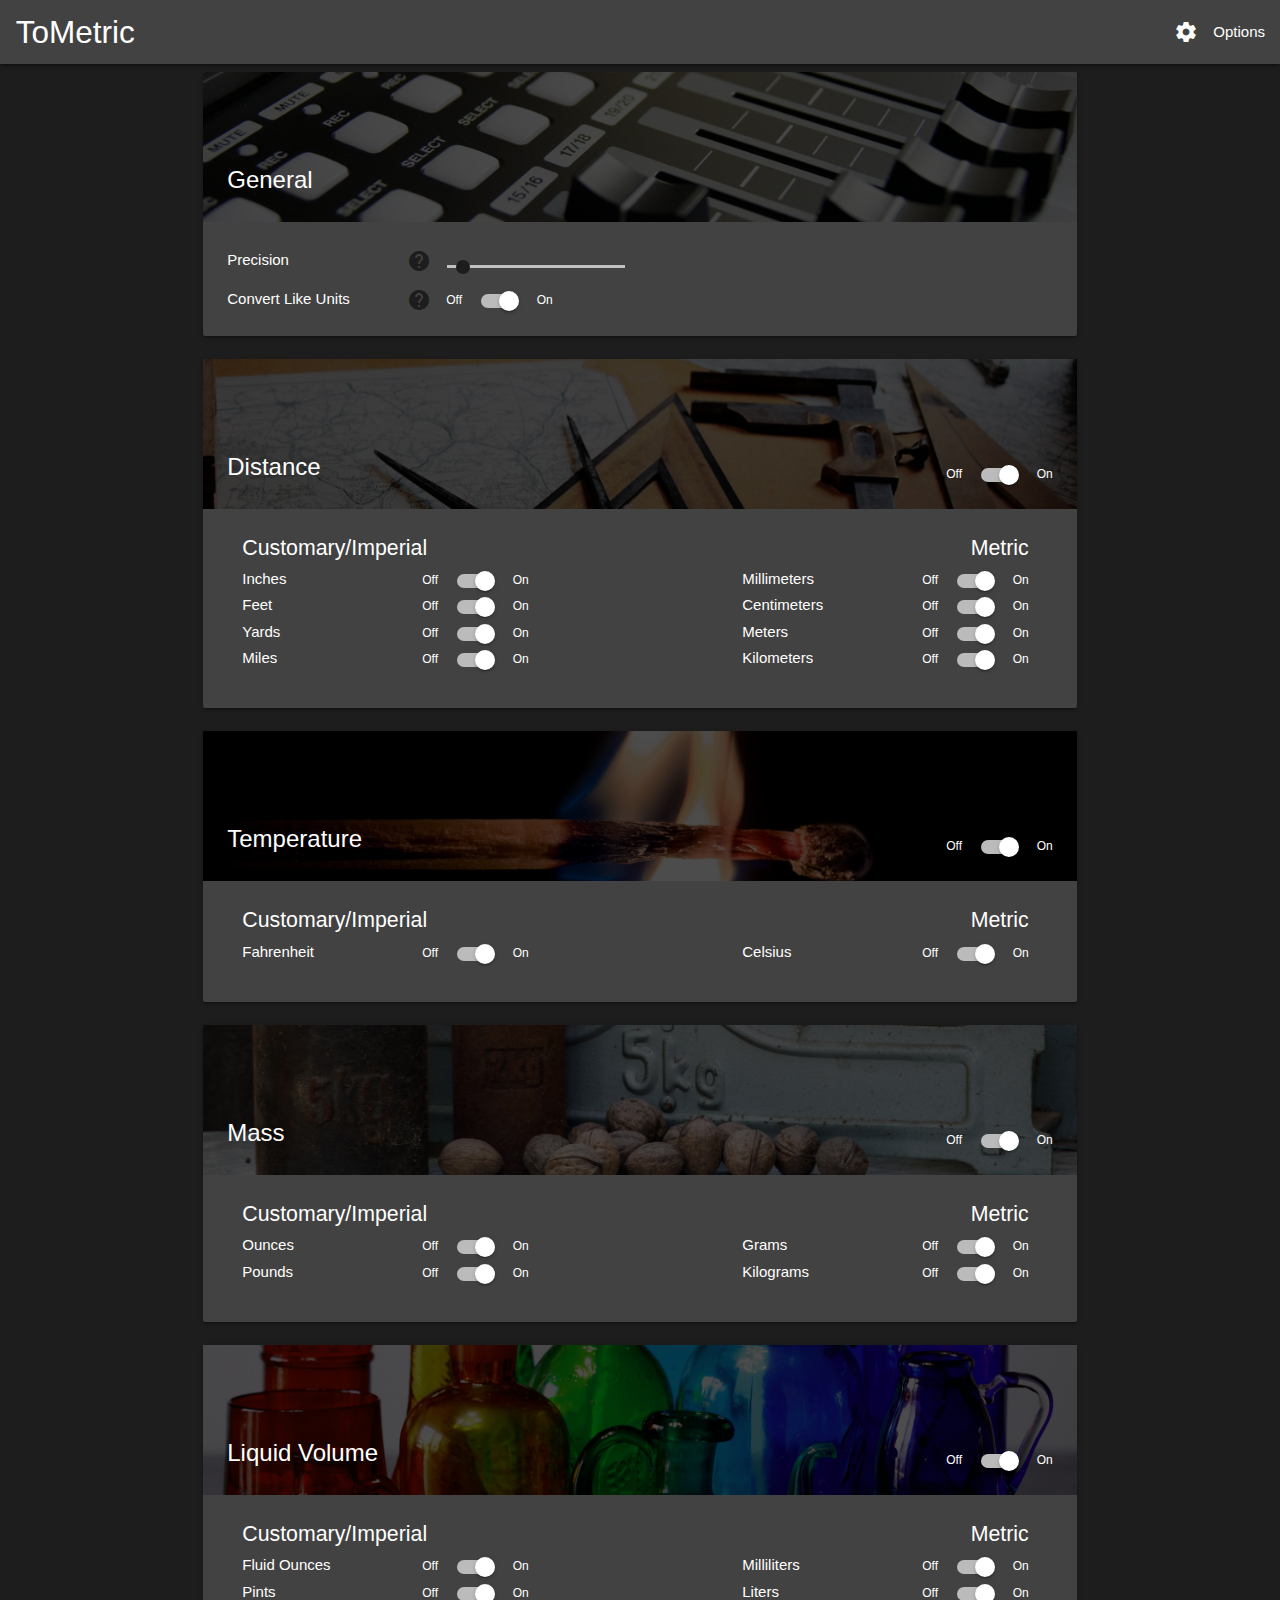
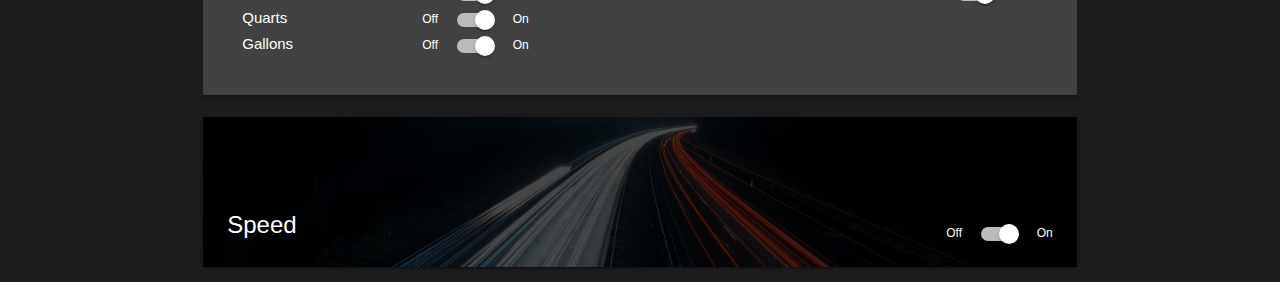
==== options.html @ ba2d57bb "2 way binding for measurement type component" ====
<!DOCTYPE html>
<html>
    <head>
        <title>Options</title>
        <link rel="stylesheet" href="css/materialize.min.css">
        <link rel="stylesheet" href="css/theme.css">
        <link rel="stylesheet" href="css/options.css">
		<script src="js/materialize.min.js"></script>
        <script src="js/lodash.min.js"></script>
        <script src="js/vue.js"></script>
    </head>
    <body>
        <div id="navBar">
            <site-nav></site-nav>
        </div>
        <div id="options" class="container">
            <div class="row">
                <div class="col s12">
                    <div id="general-options" class="card grey darken-3">
                        <div class="card-image">
                            <img src="img/general.jpeg" alt="general options background">
                            <span class="card-title">General</span>
                        </div>
                        <div class="card-content">
                            <div class="flex">
                                <p class="white-text">Precision</p>
                                <label class="help">
                                    <i class="material-icons left tooltipped" data-position="top" data-tooltip="Acceptable amount of percent error">help</i>
                                </label>
                                <p class="range-field">
                                    <input type="range" min="5" max="100" v-model="options.general.precision"/>
                                </p>
                            </div>
                            <div class="flex">
                                <p class="white-text">Convert Like Units</p>
                                <label class="help">
                                    <i class="material-icons left tooltipped" data-position="bottom" data-tooltip="Enabling this option means there will never be conversions where the units are very different in scale. e.g. inches to kilometers">help</i>
                                </label>
                                    
                                <div class="switch">
                                    <label class="white-text">
                                        Off
                                        <input type="checkbox" v-model="options.general.likeConversions">
                                        <span class="lever"></span>
                                        On
                                    </label>
                                </div>
                            </div>
                        </div>
                    </div>
                </div>
            </div>
            <div class="row">
                <div class="col s12">
                    <div id="distance-options" class="card grey darken-3">
                        <div class="card-image">
                            <img src="img/distance.jpg" alt="distance options background">
                            <span class="card-title">Distance</span>
                            <div class="switch">
                                <label class="white-text">
                                    Off
                                    <input type="checkbox" v-model="options.conversions.distance.on">
                                    <span class="lever"></span>
                                    On
                                </label>
                            </div>
                        </div>
                        <div class="card-content">
                            <div class="container">
                                <div class="row">
                                    <div class="col s6">
                                        <p class="title white-text">Customary/Imperial</p>
                                        <div class="flex">
                                            <p class="white-text">Inches</p>
                                            <div class="switch">
                                                <label class="white-text">
                                                    Off
                                                    <input type="checkbox" v-model="options.conversions.distance.customary.inches" :disabled="!options.conversions.distance.on">
                                                    <span class="lever"></span>
                                                    On
                                                </label>
                                            </div>
                                        </div>
                                        <div class="flex">
                                            <p class="white-text">Feet</p>
                                            <div class="switch">
                                                <label class="white-text">
                                                    Off
                                                    <input type="checkbox" v-model="options.conversions.distance.customary.feet" :disabled="!options.conversions.distance.on">
                                                    <span class="lever"></span>
                                                    On
                                                </label>
                                            </div>
                                        </div>
                                        <div class="flex">
                                            <p class="white-text">Yards</p>
                                            <div class="switch">
                                                <label class="white-text">
                                                    Off
                                                    <input type="checkbox" v-model="options.conversions.distance.customary.yards" :disabled="!options.conversions.distance.on">
                                                    <span class="lever"></span>
                                                    On
                                                </label>
                                            </div>
                                        </div>
                                        <div class="flex">
                                            <p class="white-text">Miles</p>
                                            <div class="switch">
                                                <label class="white-text">
                                                    Off
                                                    <input type="checkbox" v-model="options.conversions.distance.customary.miles" :disabled="!options.conversions.distance.on">
                                                    <span class="lever"></span>
                                                    On
                                                </label>
                                            </div>
                                        </div>
                                    </div>
                                    <div class="col s6 right-align">
                                        <p class="title white-text">Metric</p>
                                        <div class="flex">
                                            <p class="white-text">Millimeters</p>
                                            <div class="switch">
                                                <label class="white-text">
                                                    Off
                                                    <input type="checkbox" v-model="options.conversions.distance.metric.millimeters" :disabled="!options.conversions.distance.on">
                                                    <span class="lever"></span>
                                                    On
                                                </label>
                                            </div>
                                        </div>
                                        <div class="flex">
                                            <p class="white-text">Centimeters</p>
                                            <div class="switch">
                                                <label class="white-text">
                                                    Off
                                                    <input type="checkbox" v-model="options.conversions.distance.metric.centimeters" :disabled="!options.conversions.distance.on">
                                                    <span class="lever"></span>
                                                    On
                                                </label>
                                            </div>
                                        </div>
                                        <div class="flex">
                                            <p class="white-text">Meters</p>
                                            <div class="switch">
                                                <label class="white-text">
                                                    Off
                                                    <input type="checkbox" v-model="options.conversions.distance.metric.meters" :disabled="!options.conversions.distance.on">
                                                    <span class="lever"></span>
                                                    On
                                                </label>
                                            </div>
                                        </div>
                                        <div class="flex">
                                            <p class="white-text">Kilometers</p>
                                            <div class="switch">
                                                <label class="white-text">
                                                    Off
                                                    <input type="checkbox" v-model="options.conversions.distance.metric.kilometers" :disabled="!options.conversions.distance.on">
                                                    <span class="lever"></span>
                                                    On
                                                </label>
                                            </div>
                                        </div>
                                    </div>
                                </div>
                            </div>
                        </div>
                    </div>
                </div>
            </div>
            <div class="row">
                <div class="col s12">
                    <div id="temperature-options" class="card grey darken-3">
                        <div class="card-image">
                            <img src="img/temperature.jpg" alt="temperature options background">
                            <span class="card-title">Temperature</span>
                            <div class="switch">
                                <label class="white-text">
                                    Off
                                    <input type="checkbox" v-model="options.conversions.temperature.on">
                                    <span class="lever"></span>
                                    On
                                </label>
                            </div>
                        </div>
                        <div class="card-content">
                            <div class="container">
                                <div class="row">
                                    <div class="col s6">
                                        <p class="title white-text">Customary/Imperial</p>
                                        <div class="flex">
                                            <p class="white-text">Fahrenheit</p>
                                            <div class="switch">
                                                <label class="white-text">
                                                    Off
                                                    <input type="checkbox" v-model="options.conversions.temperature.customary.fahrenheit" :disabled="!options.conversions.temperature.on">
                                                    <span class="lever"></span>
                                                    On
                                                </label>
                                            </div>
                                        </div>
                                    </div>
                                    <div class="col s6 right-align">
                                        <p class="title white-text">Metric</p>
                                        <div class="flex">
                                            <p class="white-text">Celsius</p>
                                            <div class="switch">
                                                <label class="white-text">
                                                    Off
                                                    <input type="checkbox" v-model="options.conversions.temperature.metric.celsius" :disabled="!options.conversions.temperature.on">
                                                    <span class="lever"></span>
                                                    On
                                                </label>
                                            </div>
                                        </div>
                                    </div>
                                </div>
                            </div>
                        </div>
                    </div>
                </div>
            </div>
            <div class="row">
                <div class="col s12">
                    <div id="mass-options" class="card grey darken-3">
                        <div class="card-image">
                            <img src="img/mass.jpg" alt="mass options background">
                            <span class="card-title">Mass</span>
                            <div class="switch">
                                <label class="white-text">
                                    Off
                                    <input type="checkbox" v-model="options.conversions.mass.on">
                                    <span class="lever"></span>
                                    On
                                </label>
                            </div>
                        </div>
                        <div class="card-content">
                            <div class="container">
                                <div class="row">
                                    <div class="col s6">
                                        <p class="title white-text">Customary/Imperial</p>
                                        <div class="flex">
                                            <p class="white-text">Ounces</p>
                                            <div class="switch">
                                                <label class="white-text">
                                                    Off
                                                    <input type="checkbox" v-model="options.conversions.mass.customary.ounces" :disabled="!options.conversions.mass.on">
                                                    <span class="lever"></span>
                                                    On
                                                </label>
                                            </div>
                                        </div>
                                        <div class="flex">
                                            <p class="white-text">Pounds</p>
                                            <div class="switch">
                                                <label class="white-text">
                                                    Off
                                                    <input type="checkbox" v-model="options.conversions.mass.customary.pounds" :disabled="!options.conversions.mass.on">
                                                    <span class="lever"></span>
                                                    On
                                                </label>
                                            </div>
                                        </div>
                                    </div>
                                    <div class="col s6 right-align">
                                        <p class="title white-text">Metric</p>
                                        <div class="flex">
                                            <p class="white-text">Grams</p>
                                            <div class="switch">
                                                <label class="white-text">
                                                    Off
                                                    <input type="checkbox" v-model="options.conversions.mass.metric.grams" :disabled="!options.conversions.mass.on">
                                                    <span class="lever"></span>
                                                    On
                                                </label>
                                            </div>
                                        </div>
                                        <div class="flex">
                                            <p class="white-text">Kilograms</p>
                                            <div class="switch">
                                                <label class="white-text">
                                                    Off
                                                    <input type="checkbox" v-model="options.conversions.mass.metric.kilograms" :disabled="!options.conversions.mass.on">
                                                    <span class="lever"></span>
                                                    On
                                                </label>
                                            </div>
                                        </div>
                                    </div>
                                </div>
                            </div>
                        </div>
                    </div>
                </div>
            </div>
            <div class="row">
                <div class="col s12">
                    <div id="liquid-volume-options" class="card grey darken-3">
                        <div class="card-image">
                            <img src="img/liquid-volume.jpg" alt="liquid volume options background">
                            <span class="card-title">Liquid Volume</span>
                            <div class="switch">
                                <label class="white-text">
                                    Off
                                    <input type="checkbox" v-model="options.conversions.liquidVolume.on">
                                    <span class="lever"></span>
                                    On
                                </label>
                            </div>
                        </div>
                        <div class="card-content">
                            <div class="container">
                                <div class="row">
                                    <div class="col s6">
                                        <p class="title white-text">Customary/Imperial</p>
                                        <div class="flex">
                                            <p class="white-text">Fluid Ounces</p>
                                            <div class="switch">
                                                <label class="white-text">
                                                    Off
                                                    <input type="checkbox" v-model="options.conversions.liquidVolume.customary.fluidOunces" :disabled="!options.conversions.liquidVolume.on">
                                                    <span class="lever"></span>
                                                    On
                                                </label>
                                            </div>
                                        </div>
                                        <div class="flex">
                                            <p class="white-text">Pints</p>
                                            <div class="switch">
                                                <label class="white-text">
                                                    Off
                                                    <input type="checkbox" v-model="options.conversions.liquidVolume.customary.pints" :disabled="!options.conversions.liquidVolume.on">
                                                    <span class="lever"></span>
                                                    On
                                                </label>
                                            </div>
                                        </div>
                                        <div class="flex">
                                            <p class="white-text">Quarts</p>
                                            <div class="switch">
                                                <label class="white-text">
                                                    Off
                                                    <input type="checkbox" v-model="options.conversions.liquidVolume.customary.quarts" :disabled="!options.conversions.liquidVolume.on">
                                                    <span class="lever"></span>
                                                    On
                                                </label>
                                            </div>
                                        </div>
                                        <div class="flex">
                                            <p class="white-text">Gallons</p>
                                            <div class="switch">
                                                <label class="white-text">
                                                    Off
                                                    <input type="checkbox" v-model="options.conversions.liquidVolume.customary.gallons" :disabled="!options.conversions.liquidVolume.on">
                                                    <span class="lever"></span>
                                                    On
                                                </label>
                                            </div>
                                        </div>
                                    </div>
                                    <div class="col s6 right-align">
                                        <p class="title white-text">Metric</p>
                                        <div class="flex">
                                            <p class="white-text">Milliliters</p>
                                            <div class="switch">
                                                <label class="white-text">
                                                    Off
                                                    <input type="checkbox" v-model="options.conversions.liquidVolume.metric.milliliters" :disabled="!options.conversions.liquidVolume.on">
                                                    <span class="lever"></span>
                                                    On
                                                </label>
                                            </div>
                                        </div>
                                        <div class="flex">
                                            <p class="white-text">Liters</p>
                                            <div class="switch">
                                                <label class="white-text">
                                                    Off
                                                    <input type="checkbox" v-model="options.conversions.liquidVolume.metric.liters" :disabled="!options.conversions.liquidVolume.on">
                                                    <span class="lever"></span>
                                                    On
                                                </label>
                                            </div>
                                        </div>
                                    </div>
                                </div>
                            </div>
                        </div>
                    </div>
                </div>
            </div>
            <measurement-type-options
                v-bind.sync="options.conversions.speed"
            ></measurement-type-options>
        </div>
        <script src="js/nav.js"></script>
        <script src="js/options.js"></script>
    </body>
</html>
---- css/theme.css ----
:root{
    --grayMain: #1d1d1d;
}

@font-face {
    font-family: 'Material Icons';
    font-style: normal;
    font-weight: 400;
    src: local('Material Icons'),
         local('MaterialIcons-Regular'),
         url(iconfont/MaterialIcons-Regular.woff2) format('woff2');
}

body{
    background-color:var(--grayMain);
}

input[type=number]:not(.browser-default){
    border-bottom: 1px solid var(--grayMain);
}

input[type=number]:not(.browser-default):focus:not([readonly]){
    border-bottom: 1px solid white;
    box-shadow: 0 1px 0 0 white;
}

.flex{
    display: flex;
}

.input-field input[type=text]:focus {
    border-bottom: 1px solid #000;
}

.material-icons {
    font-family: 'Material Icons';
    font-weight: normal;
    font-style: normal;
    font-size: 24px;  /* Preferred icon size */
    display: inline-block;
    line-height: 1;
    text-transform: none;
    letter-spacing: normal;
    word-wrap: normal;
    white-space: nowrap;
    direction: ltr;

    /* Support for all WebKit browsers. */
    
    -webkit-font-smoothing: antialiased;
    /* Support for Safari and Chrome. */
    text-rendering: optimizeLegibility;

    /* Support for Firefox. */
    -moz-osx-font-smoothing: grayscale;
}

#nav .brand-logo{
    margin-left: .5em;
}
---- css/options.css ----
/*
Restyle range colors
*/
input[type=range] {
    border: 1px solid transparent;
}

input[type=range]::-webkit-slider-thumb {
    background-color: var(--grayMain);
}

input[type=range]::-moz-range-thumb {
    background-color: var(--grayMain);
}

input[type=range]::-ms-thumb {
    background-color: var(--grayMain);
}

input[type=range] + .thumb {
    background-color: #c4c4c4;
}

input[type=range] + .thumb.active .value {
    color: var(--grayMain);
}

.keyboard-focused input[type=range]:focus:not(.active)::-webkit-slider-thumb {
  -webkit-box-shadow: 0 0 0 10px rgba(29, 29, 29, 0.26);
          box-shadow: 0 0 0 10px rgba(29, 29, 29, 0.26);
}

.keyboard-focused input[type=range]:focus:not(.active)::-moz-range-thumb {
    box-shadow: 0 0 0 10px rgba(29, 29, 29, 0.26);
}

.keyboard-focused input[type=range]:focus:not(.active)::-ms-thumb {
    box-shadow: 0 0 0 10px rgba(29, 29, 29, 0.26);
}
/*
End restyle range colors
*/

.card{
    margin-bottom: 0;
}

.card img{
    filter: brightness(.3);
}

.card .card-image{
    height: 10em;
    overflow: hidden;
}

.card-content .container{
    margin: 0 1em;
    width: calc(100% - 1em - 24px);
    max-width: 100%;
}

.card-content .flex{
    margin-top: .25em;
}

.card-content .col:last-child .flex{
    justify-content: flex-end;
}

.card-content .flex p{
    font-weight: 500;
    width: 12em;
}

.card-content .col:last-child .flex p{
    text-align: left;
}

.card-title+.switch{
    position: absolute;
    bottom: 0;
    right: 0;
    padding: 24px;
}

.help{
    color: var(--grayMain);
}

.row{
    margin-bottom: 1em;
}

.switch label input[type=checkbox]:checked+.lever{
    background-color: #bbb;
}

.switch label input[type=checkbox]:checked+.lever:after{
    background-color: white;
}

.title{
    font-size: 16pt;
}

#container{
    margin-top: 1em;
}

#distance-options img{
    margin-top: -4%;
}

#liquid-volume-options img{
    margin-top: -8%;
}

#mass-options img{
    margin-top: -6%;
}

#speed-options img{
    margin-top: -6%;
}

#temperature-options img{
    margin-top: -6%;
}

@media screen and (max-aspect-ratio: 8/7){
    .card-content .flex p{
        font-weight: 500;
        width: 8em;
    }
}
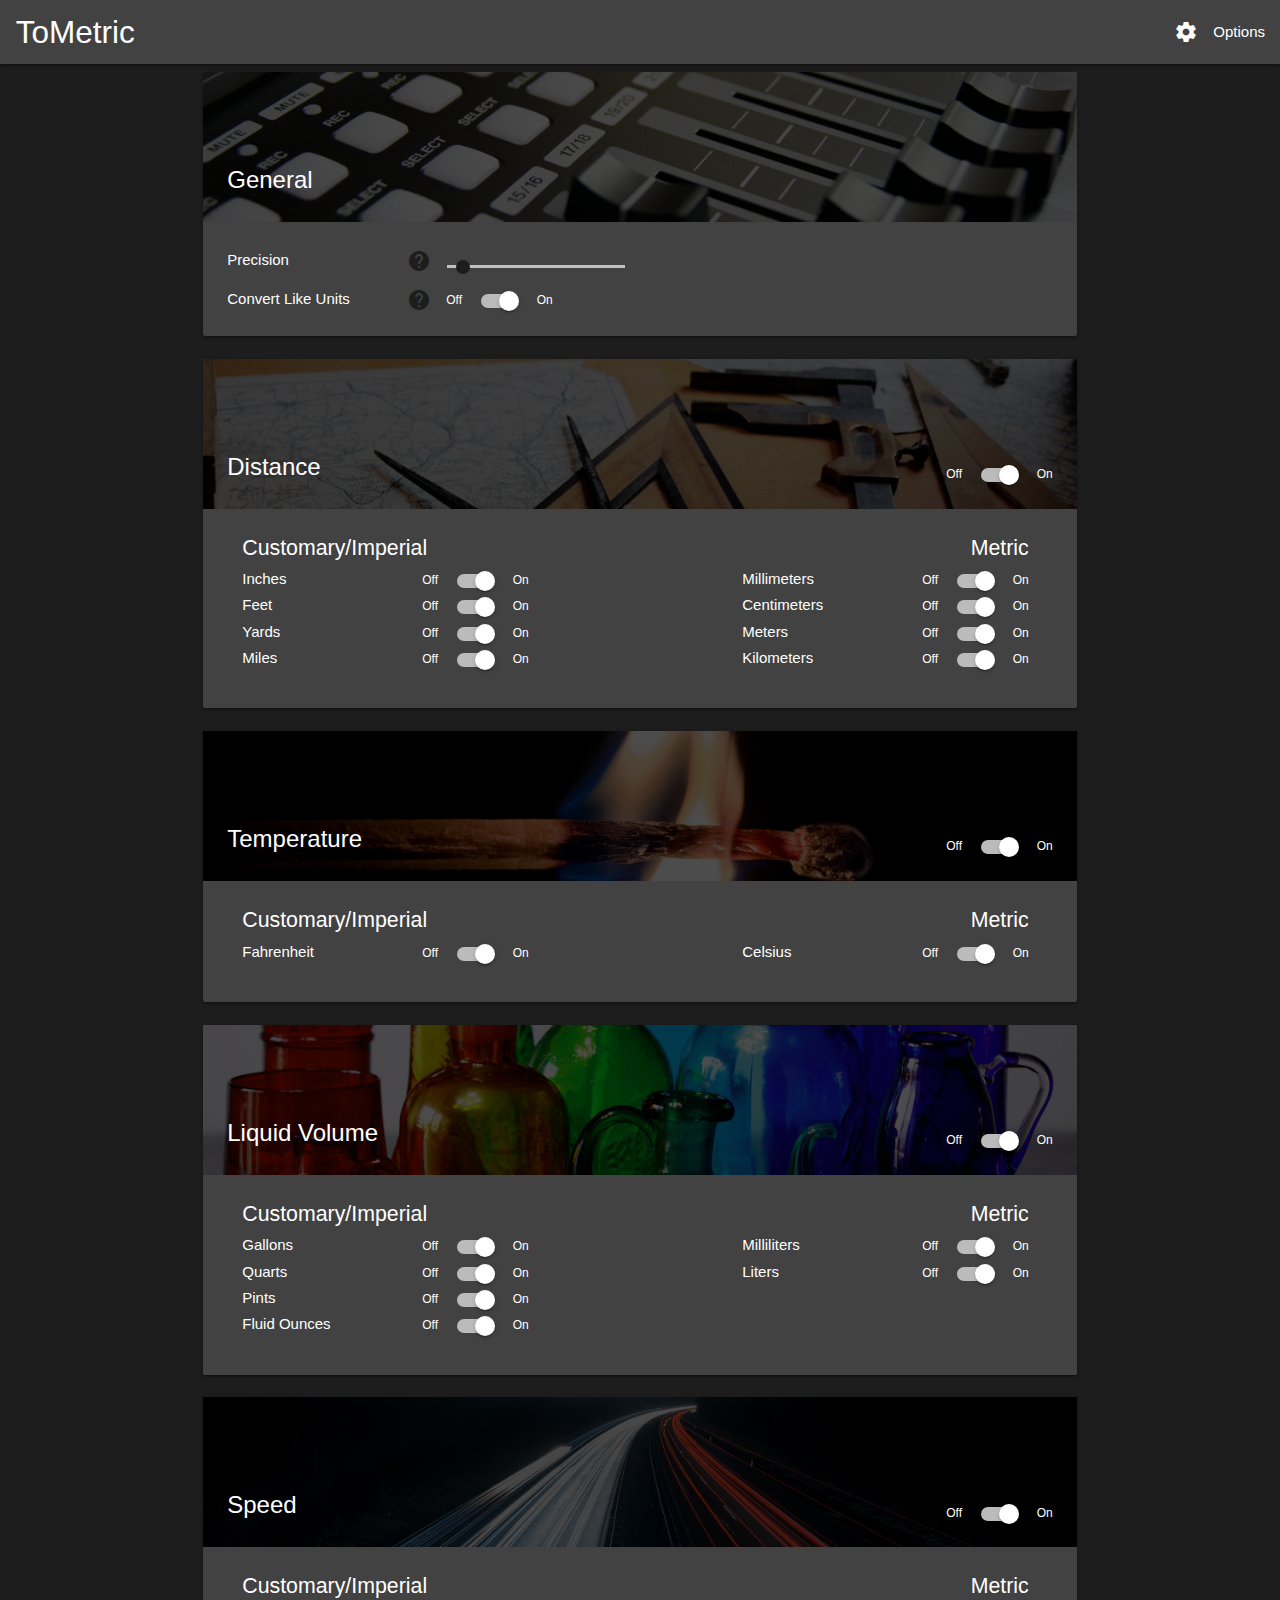
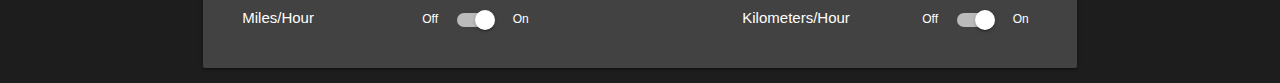
==== commit 2c52feb5: "fixed liquid volume label" ====
--- a/options.html
+++ b/options.html
@@ -220,176 +220,9 @@
                     </div>
                 </div>
             </div>
-            <div class="row">
-                <div class="col s12">
-                    <div id="mass-options" class="card grey darken-3">
-                        <div class="card-image">
-                            <img src="img/mass.jpg" alt="mass options background">
-                            <span class="card-title">Mass</span>
-                            <div class="switch">
-                                <label class="white-text">
-                                    Off
-                                    <input type="checkbox" v-model="options.conversions.mass.on">
-                                    <span class="lever"></span>
-                                    On
-                                </label>
-                            </div>
-                        </div>
-                        <div class="card-content">
-                            <div class="container">
-                                <div class="row">
-                                    <div class="col s6">
-                                        <p class="title white-text">Customary/Imperial</p>
-                                        <div class="flex">
-                                            <p class="white-text">Ounces</p>
-                                            <div class="switch">
-                                                <label class="white-text">
-                                                    Off
-                                                    <input type="checkbox" v-model="options.conversions.mass.customary.ounces" :disabled="!options.conversions.mass.on">
-                                                    <span class="lever"></span>
-                                                    On
-                                                </label>
-                                            </div>
-                                        </div>
-                                        <div class="flex">
-                                            <p class="white-text">Pounds</p>
-                                            <div class="switch">
-                                                <label class="white-text">
-                                                    Off
-                                                    <input type="checkbox" v-model="options.conversions.mass.customary.pounds" :disabled="!options.conversions.mass.on">
-                                                    <span class="lever"></span>
-                                                    On
-                                                </label>
-                                            </div>
-                                        </div>
-                                    </div>
-                                    <div class="col s6 right-align">
-                                        <p class="title white-text">Metric</p>
-                                        <div class="flex">
-                                            <p class="white-text">Grams</p>
-                                            <div class="switch">
-                                                <label class="white-text">
-                                                    Off
-                                                    <input type="checkbox" v-model="options.conversions.mass.metric.grams" :disabled="!options.conversions.mass.on">
-                                                    <span class="lever"></span>
-                                                    On
-                                                </label>
-                                            </div>
-                                        </div>
-                                        <div class="flex">
-                                            <p class="white-text">Kilograms</p>
-                                            <div class="switch">
-                                                <label class="white-text">
-                                                    Off
-                                                    <input type="checkbox" v-model="options.conversions.mass.metric.kilograms" :disabled="!options.conversions.mass.on">
-                                                    <span class="lever"></span>
-                                                    On
-                                                </label>
-                                            </div>
-                                        </div>
-                                    </div>
-                                </div>
-                            </div>
-                        </div>
-                    </div>
-                </div>
-            </div>
-            <div class="row">
-                <div class="col s12">
-                    <div id="liquid-volume-options" class="card grey darken-3">
-                        <div class="card-image">
-                            <img src="img/liquid-volume.jpg" alt="liquid volume options background">
-                            <span class="card-title">Liquid Volume</span>
-                            <div class="switch">
-                                <label class="white-text">
-                                    Off
-                                    <input type="checkbox" v-model="options.conversions.liquidVolume.on">
-                                    <span class="lever"></span>
-                                    On
-                                </label>
-                            </div>
-                        </div>
-                        <div class="card-content">
-                            <div class="container">
-                                <div class="row">
-                                    <div class="col s6">
-                                        <p class="title white-text">Customary/Imperial</p>
-                                        <div class="flex">
-                                            <p class="white-text">Fluid Ounces</p>
-                                            <div class="switch">
-                                                <label class="white-text">
-                                                    Off
-                                                    <input type="checkbox" v-model="options.conversions.liquidVolume.customary.fluidOunces" :disabled="!options.conversions.liquidVolume.on">
-                                                    <span class="lever"></span>
-                                                    On
-                                                </label>
-                                            </div>
-                                        </div>
-                                        <div class="flex">
-                                            <p class="white-text">Pints</p>
-                                            <div class="switch">
-                                                <label class="white-text">
-                                                    Off
-                                                    <input type="checkbox" v-model="options.conversions.liquidVolume.customary.pints" :disabled="!options.conversions.liquidVolume.on">
-                                                    <span class="lever"></span>
-                                                    On
-                                                </label>
-                                            </div>
-                                        </div>
-                                        <div class="flex">
-                                            <p class="white-text">Quarts</p>
-                                            <div class="switch">
-                                                <label class="white-text">
-                                                    Off
-                                                    <input type="checkbox" v-model="options.conversions.liquidVolume.customary.quarts" :disabled="!options.conversions.liquidVolume.on">
-                                                    <span class="lever"></span>
-                                                    On
-                                                </label>
-                                            </div>
-                                        </div>
-                                        <div class="flex">
-                                            <p class="white-text">Gallons</p>
-                                            <div class="switch">
-                                                <label class="white-text">
-                                                    Off
-                                                    <input type="checkbox" v-model="options.conversions.liquidVolume.customary.gallons" :disabled="!options.conversions.liquidVolume.on">
-                                                    <span class="lever"></span>
-                                                    On
-                                                </label>
-                                            </div>
-                                        </div>
-                                    </div>
-                                    <div class="col s6 right-align">
-                                        <p class="title white-text">Metric</p>
-                                        <div class="flex">
-                                            <p class="white-text">Milliliters</p>
-                                            <div class="switch">
-                                                <label class="white-text">
-                                                    Off
-                                                    <input type="checkbox" v-model="options.conversions.liquidVolume.metric.milliliters" :disabled="!options.conversions.liquidVolume.on">
-                                                    <span class="lever"></span>
-                                                    On
-                                                </label>
-                                            </div>
-                                        </div>
-                                        <div class="flex">
-                                            <p class="white-text">Liters</p>
-                                            <div class="switch">
-                                                <label class="white-text">
-                                                    Off
-                                                    <input type="checkbox" v-model="options.conversions.liquidVolume.metric.liters" :disabled="!options.conversions.liquidVolume.on">
-                                                    <span class="lever"></span>
-                                                    On
-                                                </label>
-                                            </div>
-                                        </div>
-                                    </div>
-                                </div>
-                            </div>
-                        </div>
-                    </div>
-                </div>
-            </div>
+            <measurement-type-options
+                v-bind.sync="options.conversions.liquidVolume"
+            ></measurement-type-options>
             <measurement-type-options
                 v-bind.sync="options.conversions.speed"
             ></measurement-type-options>
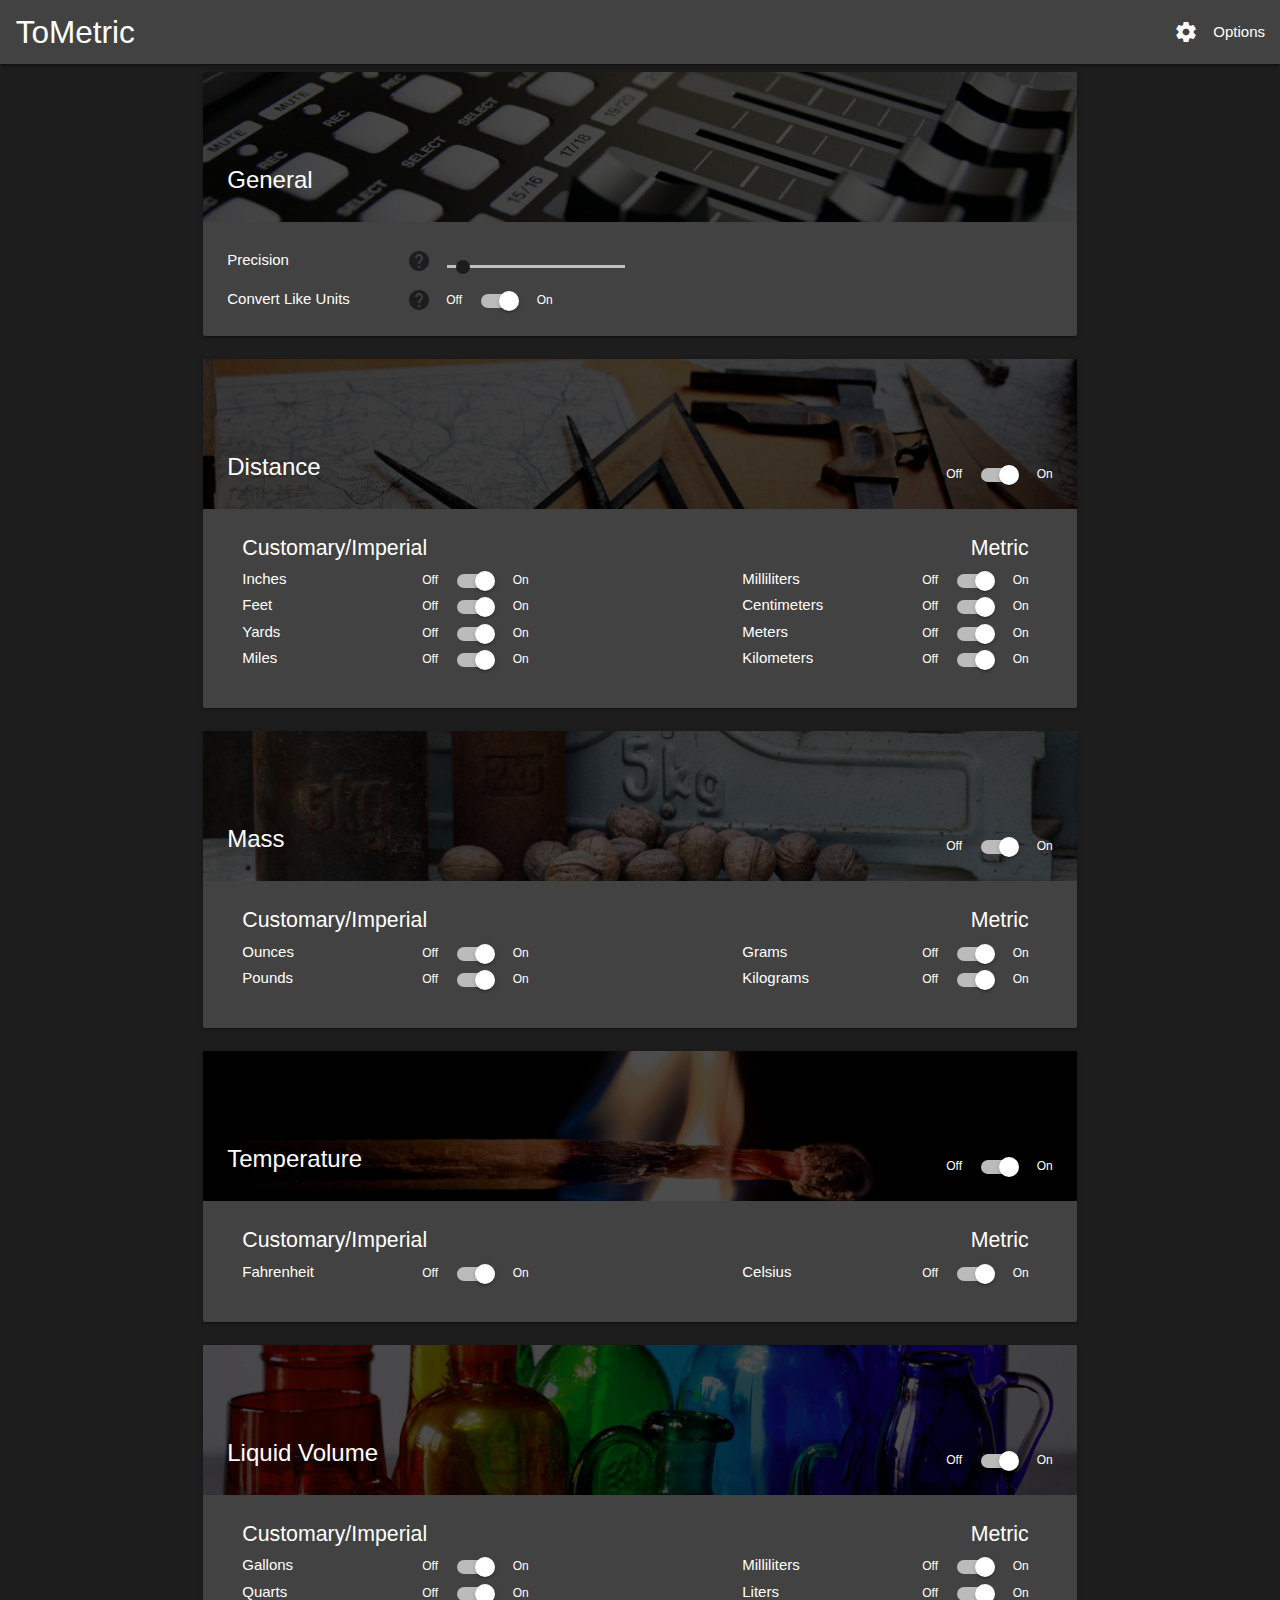
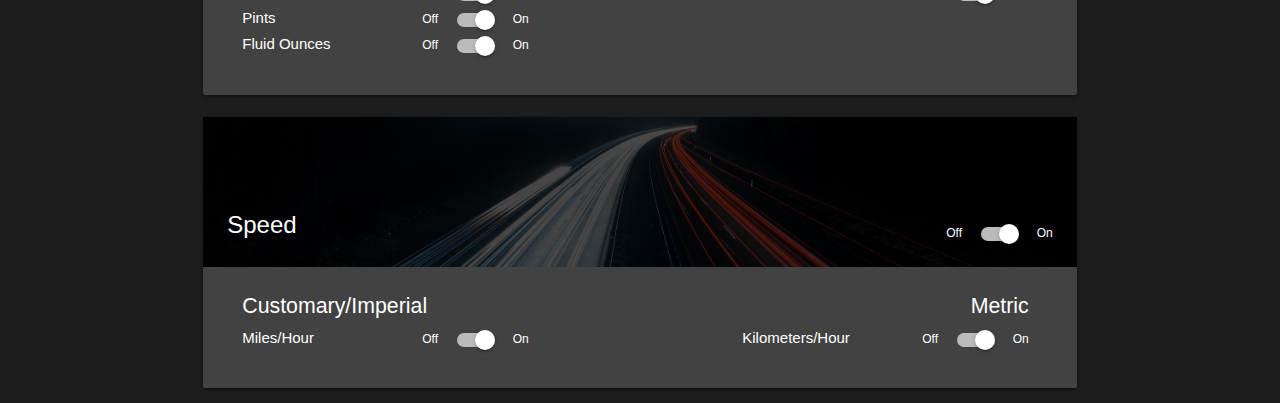
==== commit f7f40e71: "measurement types converted to components" ====
--- a/options.html
+++ b/options.html
@@ -50,181 +50,20 @@
                     </div>
                 </div>
             </div>
-            <div class="row">
-                <div class="col s12">
-                    <div id="distance-options" class="card grey darken-3">
-                        <div class="card-image">
-                            <img src="img/distance.jpg" alt="distance options background">
-                            <span class="card-title">Distance</span>
-                            <div class="switch">
-                                <label class="white-text">
-                                    Off
-                                    <input type="checkbox" v-model="options.conversions.distance.on">
-                                    <span class="lever"></span>
-                                    On
-                                </label>
-                            </div>
-                        </div>
-                        <div class="card-content">
-                            <div class="container">
-                                <div class="row">
-                                    <div class="col s6">
-                                        <p class="title white-text">Customary/Imperial</p>
-                                        <div class="flex">
-                                            <p class="white-text">Inches</p>
-                                            <div class="switch">
-                                                <label class="white-text">
-                                                    Off
-                                                    <input type="checkbox" v-model="options.conversions.distance.customary.inches" :disabled="!options.conversions.distance.on">
-                                                    <span class="lever"></span>
-                                                    On
-                                                </label>
-                                            </div>
-                                        </div>
-                                        <div class="flex">
-                                            <p class="white-text">Feet</p>
-                                            <div class="switch">
-                                                <label class="white-text">
-                                                    Off
-                                                    <input type="checkbox" v-model="options.conversions.distance.customary.feet" :disabled="!options.conversions.distance.on">
-                                                    <span class="lever"></span>
-                                                    On
-                                                </label>
-                                            </div>
-                                        </div>
-                                        <div class="flex">
-                                            <p class="white-text">Yards</p>
-                                            <div class="switch">
-                                                <label class="white-text">
-                                                    Off
-                                                    <input type="checkbox" v-model="options.conversions.distance.customary.yards" :disabled="!options.conversions.distance.on">
-                                                    <span class="lever"></span>
-                                                    On
-                                                </label>
-                                            </div>
-                                        </div>
-                                        <div class="flex">
-                                            <p class="white-text">Miles</p>
-                                            <div class="switch">
-                                                <label class="white-text">
-                                                    Off
-                                                    <input type="checkbox" v-model="options.conversions.distance.customary.miles" :disabled="!options.conversions.distance.on">
-                                                    <span class="lever"></span>
-                                                    On
-                                                </label>
-                                            </div>
-                                        </div>
-                                    </div>
-                                    <div class="col s6 right-align">
-                                        <p class="title white-text">Metric</p>
-                                        <div class="flex">
-                                            <p class="white-text">Millimeters</p>
-                                            <div class="switch">
-                                                <label class="white-text">
-                                                    Off
-                                                    <input type="checkbox" v-model="options.conversions.distance.metric.millimeters" :disabled="!options.conversions.distance.on">
-                                                    <span class="lever"></span>
-                                                    On
-                                                </label>
-                                            </div>
-                                        </div>
-                                        <div class="flex">
-                                            <p class="white-text">Centimeters</p>
-                                            <div class="switch">
-                                                <label class="white-text">
-                                                    Off
-                                                    <input type="checkbox" v-model="options.conversions.distance.metric.centimeters" :disabled="!options.conversions.distance.on">
-                                                    <span class="lever"></span>
-                                                    On
-                                                </label>
-                                            </div>
-                                        </div>
-                                        <div class="flex">
-                                            <p class="white-text">Meters</p>
-                                            <div class="switch">
-                                                <label class="white-text">
-                                                    Off
-                                                    <input type="checkbox" v-model="options.conversions.distance.metric.meters" :disabled="!options.conversions.distance.on">
-                                                    <span class="lever"></span>
-                                                    On
-                                                </label>
-                                            </div>
-                                        </div>
-                                        <div class="flex">
-                                            <p class="white-text">Kilometers</p>
-                                            <div class="switch">
-                                                <label class="white-text">
-                                                    Off
-                                                    <input type="checkbox" v-model="options.conversions.distance.metric.kilometers" :disabled="!options.conversions.distance.on">
-                                                    <span class="lever"></span>
-                                                    On
-                                                </label>
-                                            </div>
-                                        </div>
-                                    </div>
-                                </div>
-                            </div>
-                        </div>
-                    </div>
-                </div>
-            </div>
-            <div class="row">
-                <div class="col s12">
-                    <div id="temperature-options" class="card grey darken-3">
-                        <div class="card-image">
-                            <img src="img/temperature.jpg" alt="temperature options background">
-                            <span class="card-title">Temperature</span>
-                            <div class="switch">
-                                <label class="white-text">
-                                    Off
-                                    <input type="checkbox" v-model="options.conversions.temperature.on">
-                                    <span class="lever"></span>
-                                    On
-                                </label>
-                            </div>
-                        </div>
-                        <div class="card-content">
-                            <div class="container">
-                                <div class="row">
-                                    <div class="col s6">
-                                        <p class="title white-text">Customary/Imperial</p>
-                                        <div class="flex">
-                                            <p class="white-text">Fahrenheit</p>
-                                            <div class="switch">
-                                                <label class="white-text">
-                                                    Off
-                                                    <input type="checkbox" v-model="options.conversions.temperature.customary.fahrenheit" :disabled="!options.conversions.temperature.on">
-                                                    <span class="lever"></span>
-                                                    On
-                                                </label>
-                                            </div>
-                                        </div>
-                                    </div>
-                                    <div class="col s6 right-align">
-                                        <p class="title white-text">Metric</p>
-                                        <div class="flex">
-                                            <p class="white-text">Celsius</p>
-                                            <div class="switch">
-                                                <label class="white-text">
-                                                    Off
-                                                    <input type="checkbox" v-model="options.conversions.temperature.metric.celsius" :disabled="!options.conversions.temperature.on">
-                                                    <span class="lever"></span>
-                                                    On
-                                                </label>
-                                            </div>
-                                        </div>
-                                    </div>
-                                </div>
-                            </div>
-                        </div>
-                    </div>
-                </div>
-            </div>
             <measurement-type-options
-                v-bind.sync="options.conversions.liquidVolume"
+                v-bind.sync="options.measurements.distance"
             ></measurement-type-options>
             <measurement-type-options
-                v-bind.sync="options.conversions.speed"
+                v-bind.sync="options.measurements.mass"
+            ></measurement-type-options>
+            <measurement-type-options
+                v-bind.sync="options.measurements.temperature"
+            ></measurement-type-options>
+            <measurement-type-options
+                v-bind.sync="options.measurements.liquidVolume"
+            ></measurement-type-options>
+            <measurement-type-options
+                v-bind.sync="options.measurements.speed"
             ></measurement-type-options>
         </div>
         <script src="js/nav.js"></script>
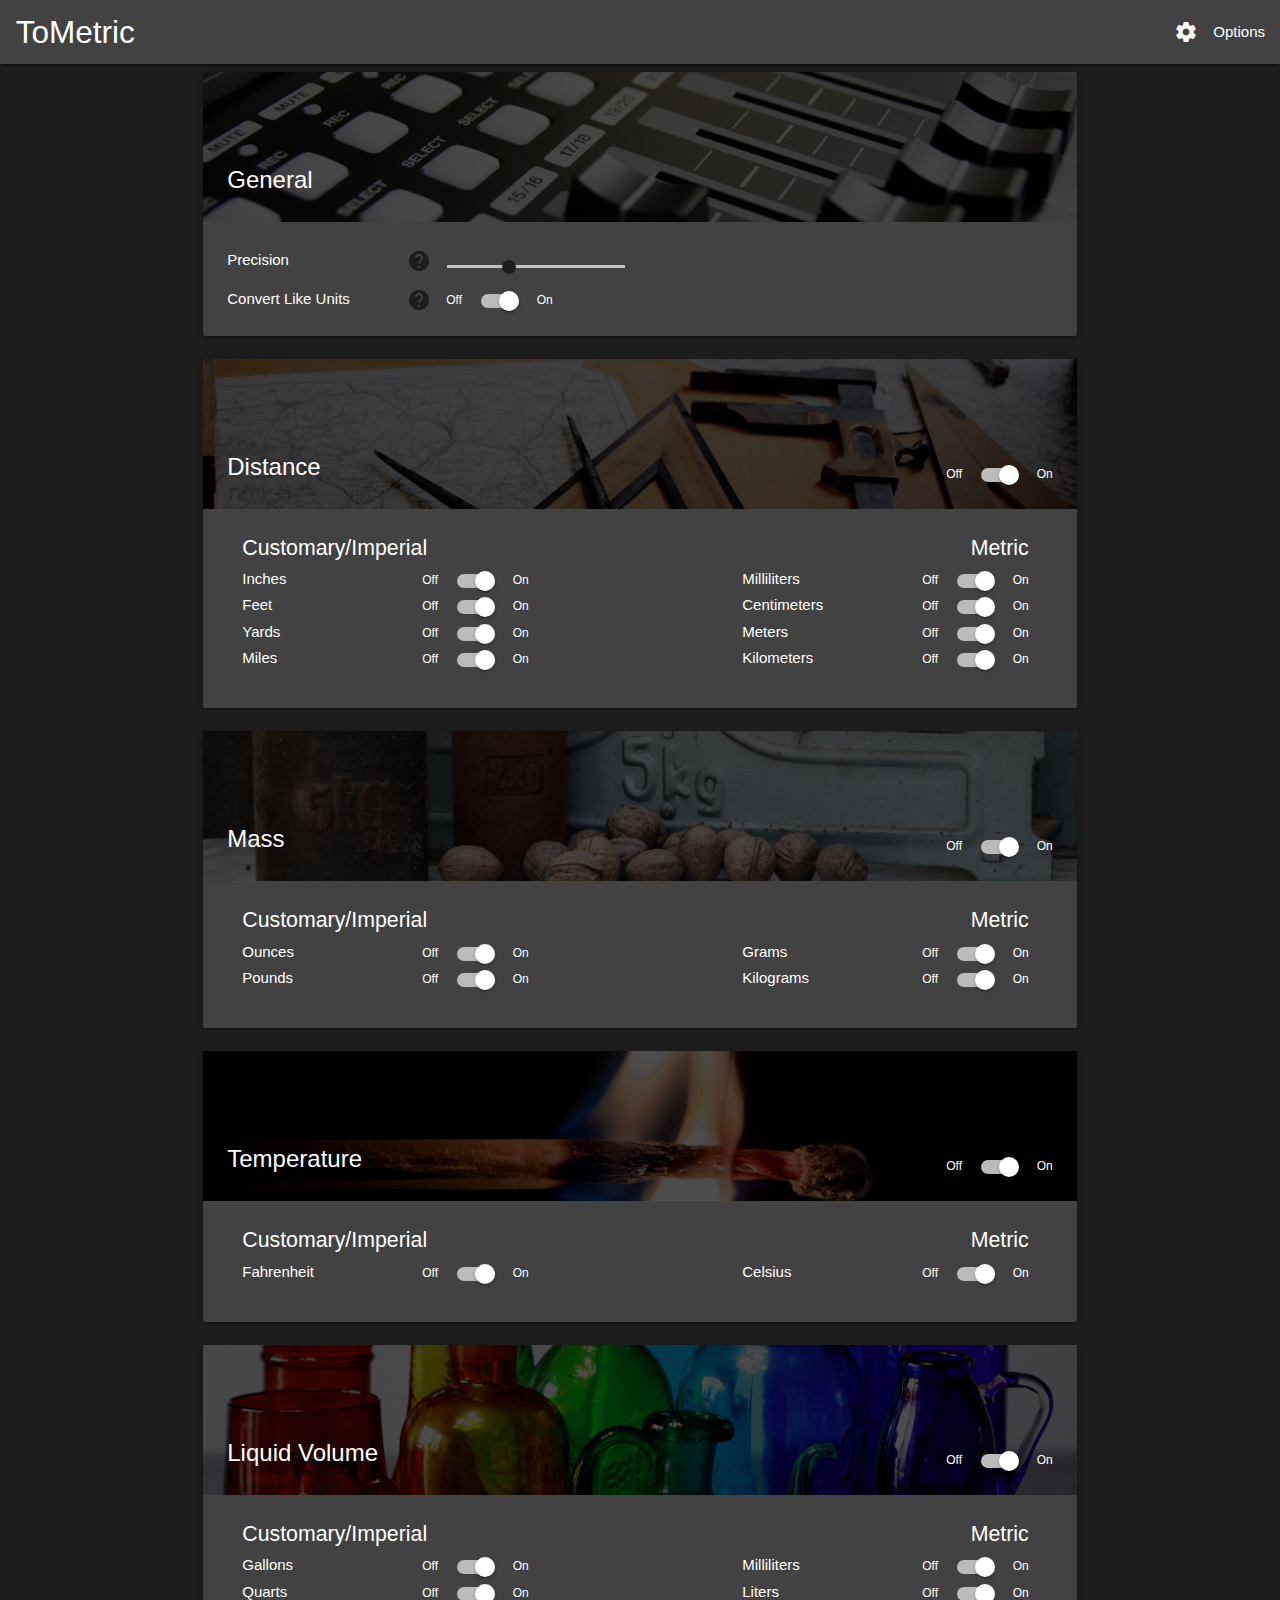
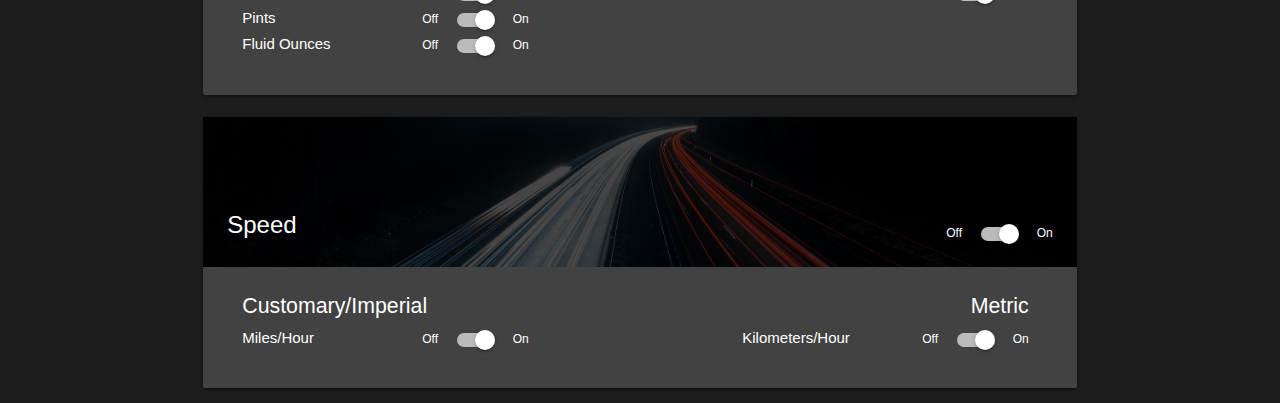
==== commit 0494d447: "limited error range" ====
--- a/options.html
+++ b/options.html
@@ -28,7 +28,7 @@
                                     <i class="material-icons left tooltipped" data-position="top" data-tooltip="Acceptable amount of percent error">help</i>
                                 </label>
                                 <p class="range-field">
-                                    <input type="range" min="5" max="100" v-model="options.general.precision"/>
+                                    <input type="range" min="5" max="20" v-model="options.general.precision"/>
                                 </p>
                             </div>
                             <div class="flex">
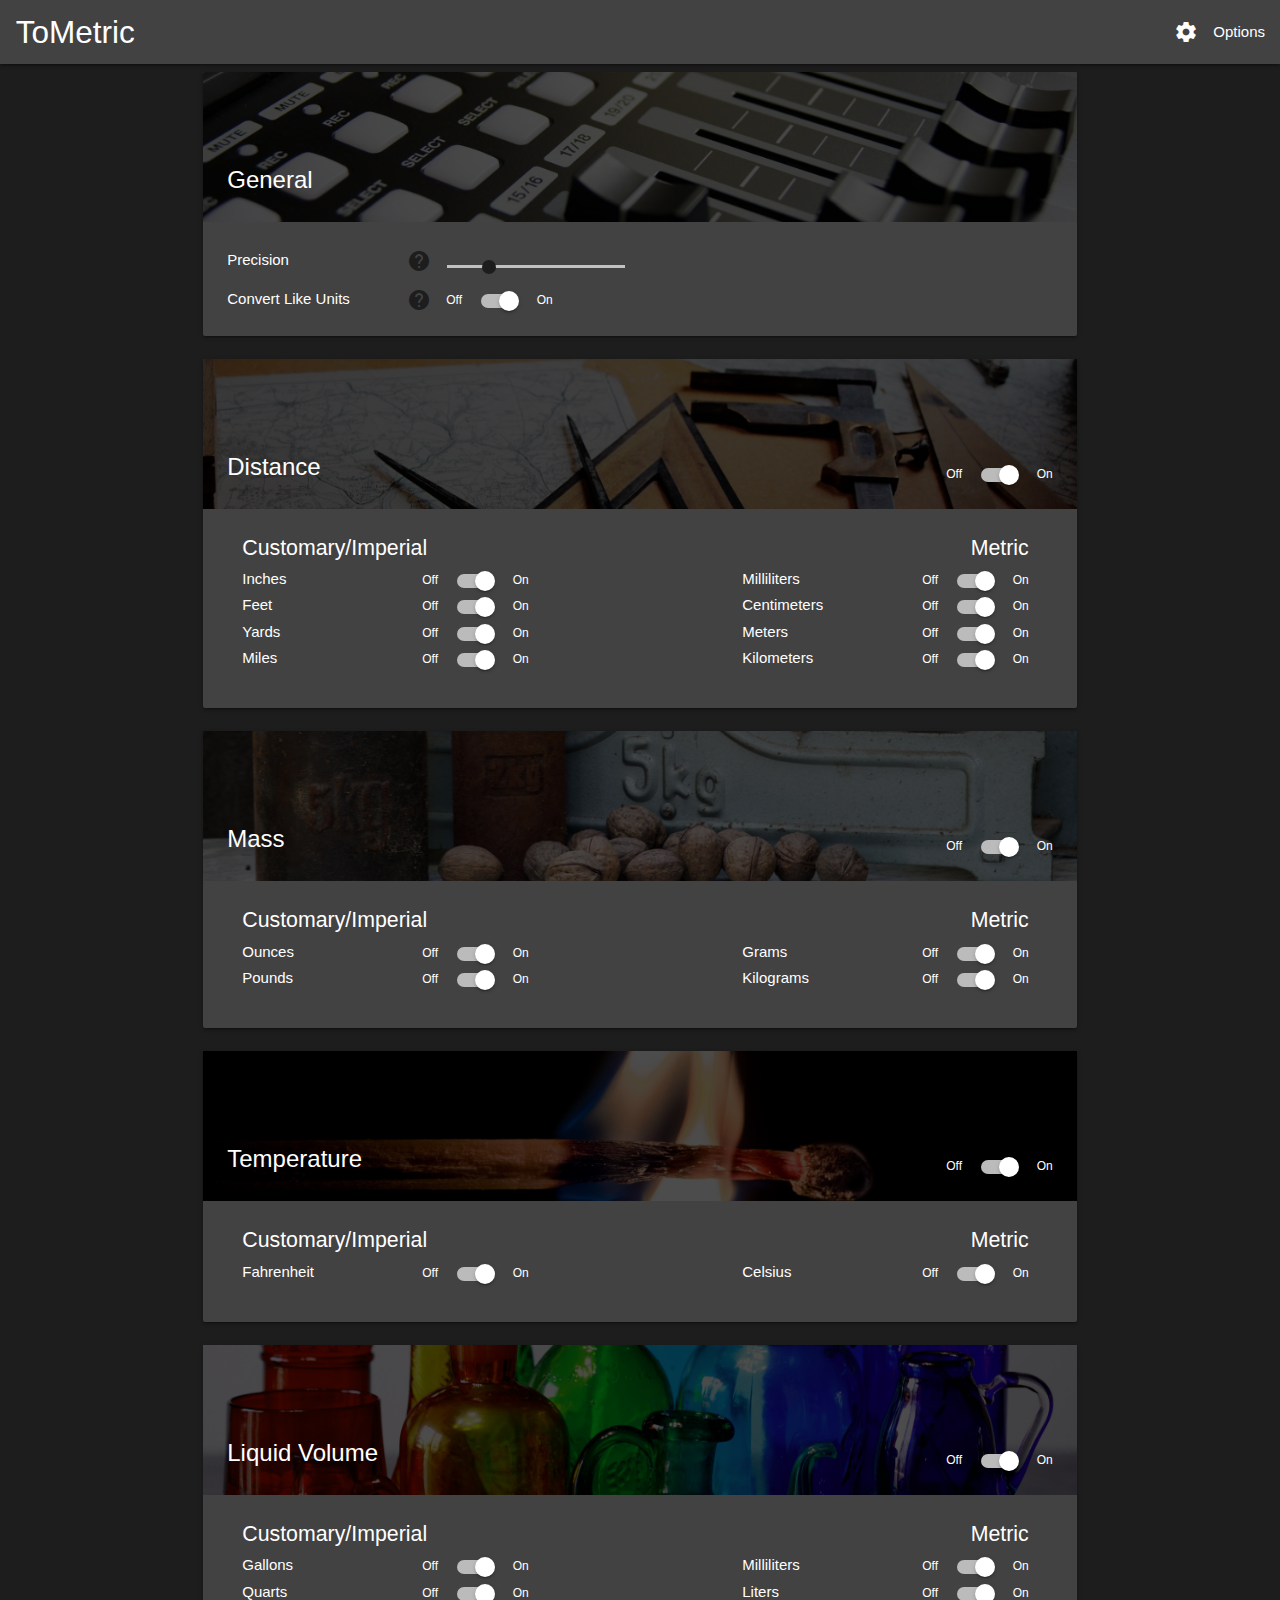
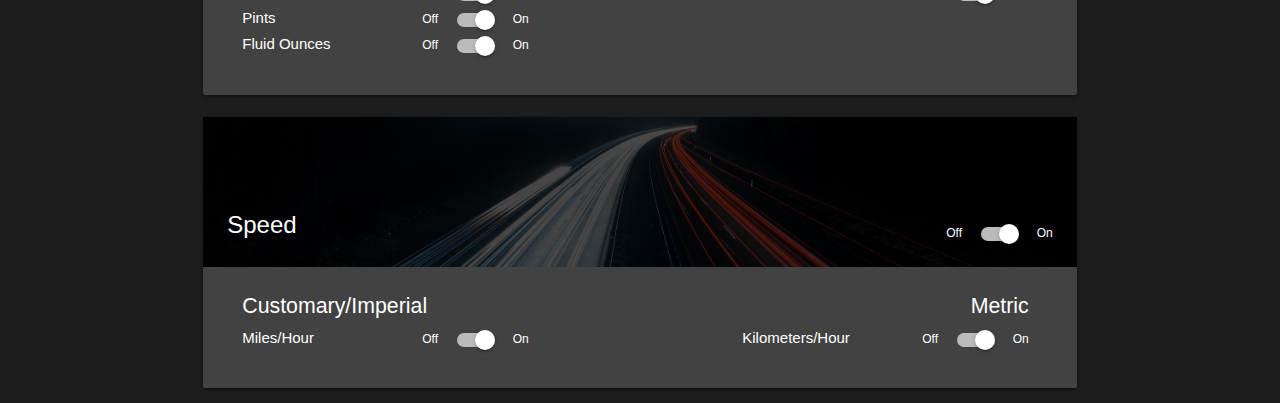
==== commit 03755600: "better precision" ====
--- a/options.html
+++ b/options.html
@@ -28,7 +28,7 @@
                                     <i class="material-icons left tooltipped" data-position="top" data-tooltip="Acceptable amount of percent error">help</i>
                                 </label>
                                 <p class="range-field">
-                                    <input type="range" min="5" max="20" v-model="options.general.precision"/>
+                                    <input type="range" min="1" max="20" v-model="options.general.precision"/>
                                 </p>
                             </div>
                             <div class="flex">
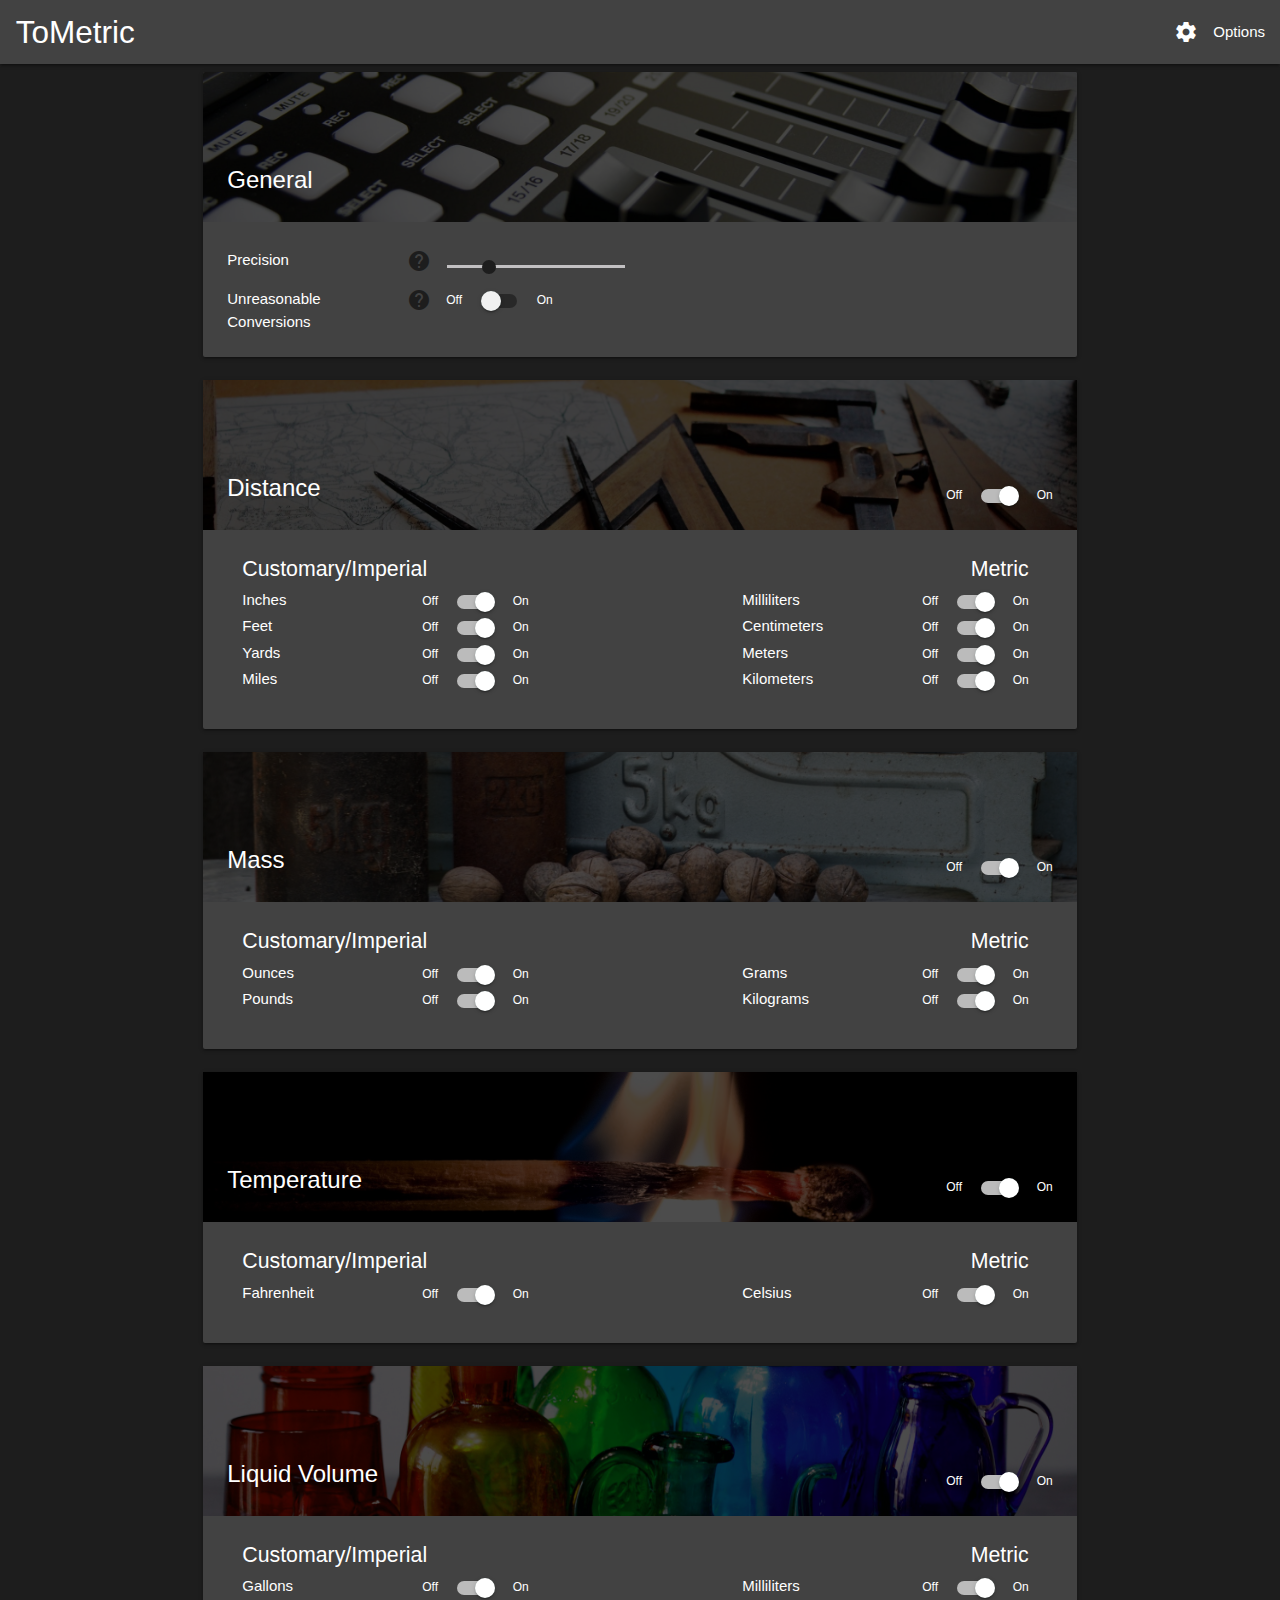
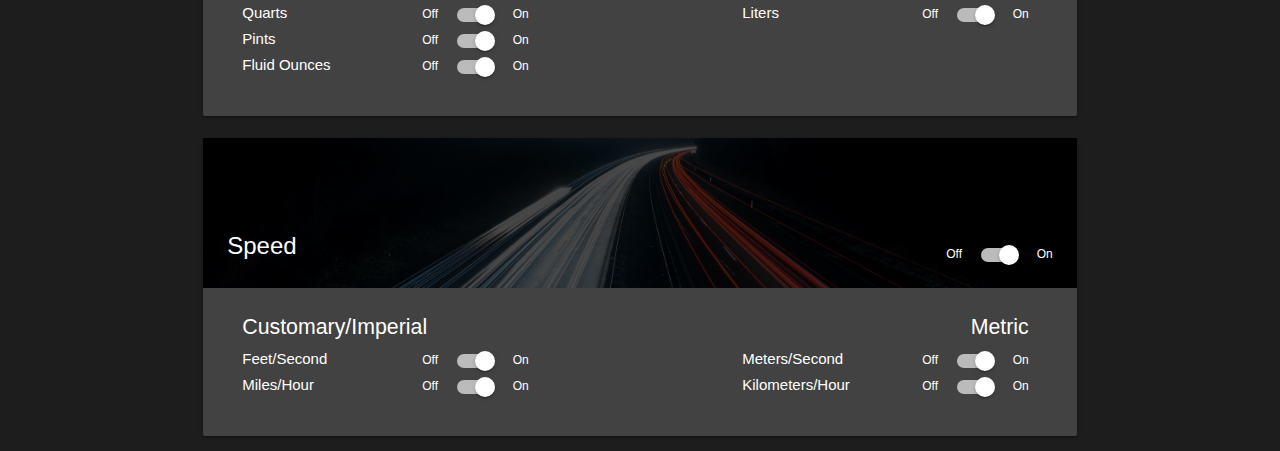
==== commit 44c7a793: "readability, added speed conversions, refactored repetitive code" ====
--- a/options.html
+++ b/options.html
@@ -25,16 +25,16 @@
                             <div class="flex">
                                 <p class="white-text">Precision</p>
                                 <label class="help">
-                                    <i class="material-icons left tooltipped" data-position="top" data-tooltip="Acceptable amount of percent error">help</i>
+                                    <i class="material-icons left tooltipped" data-position="top" data-tooltip="Acceptable amount of error(percentage)">help</i>
                                 </label>
                                 <p class="range-field">
                                     <input type="range" min="1" max="20" v-model="options.general.precision"/>
                                 </p>
                             </div>
                             <div class="flex">
-                                <p class="white-text">Convert Like Units</p>
+                                <p class="white-text">Unreasonable Conversions</p>
                                 <label class="help">
-                                    <i class="material-icons left tooltipped" data-position="bottom" data-tooltip="Enabling this option means there will never be conversions where the units are very different in scale. e.g. inches to kilometers">help</i>
+                                    <i class="material-icons left tooltipped" data-position="bottom" data-tooltip="Enable to see conversions where the units are very different in scale(e.g. inches to kilometers)">help</i>
                                 </label>
                                     
                                 <div class="switch">
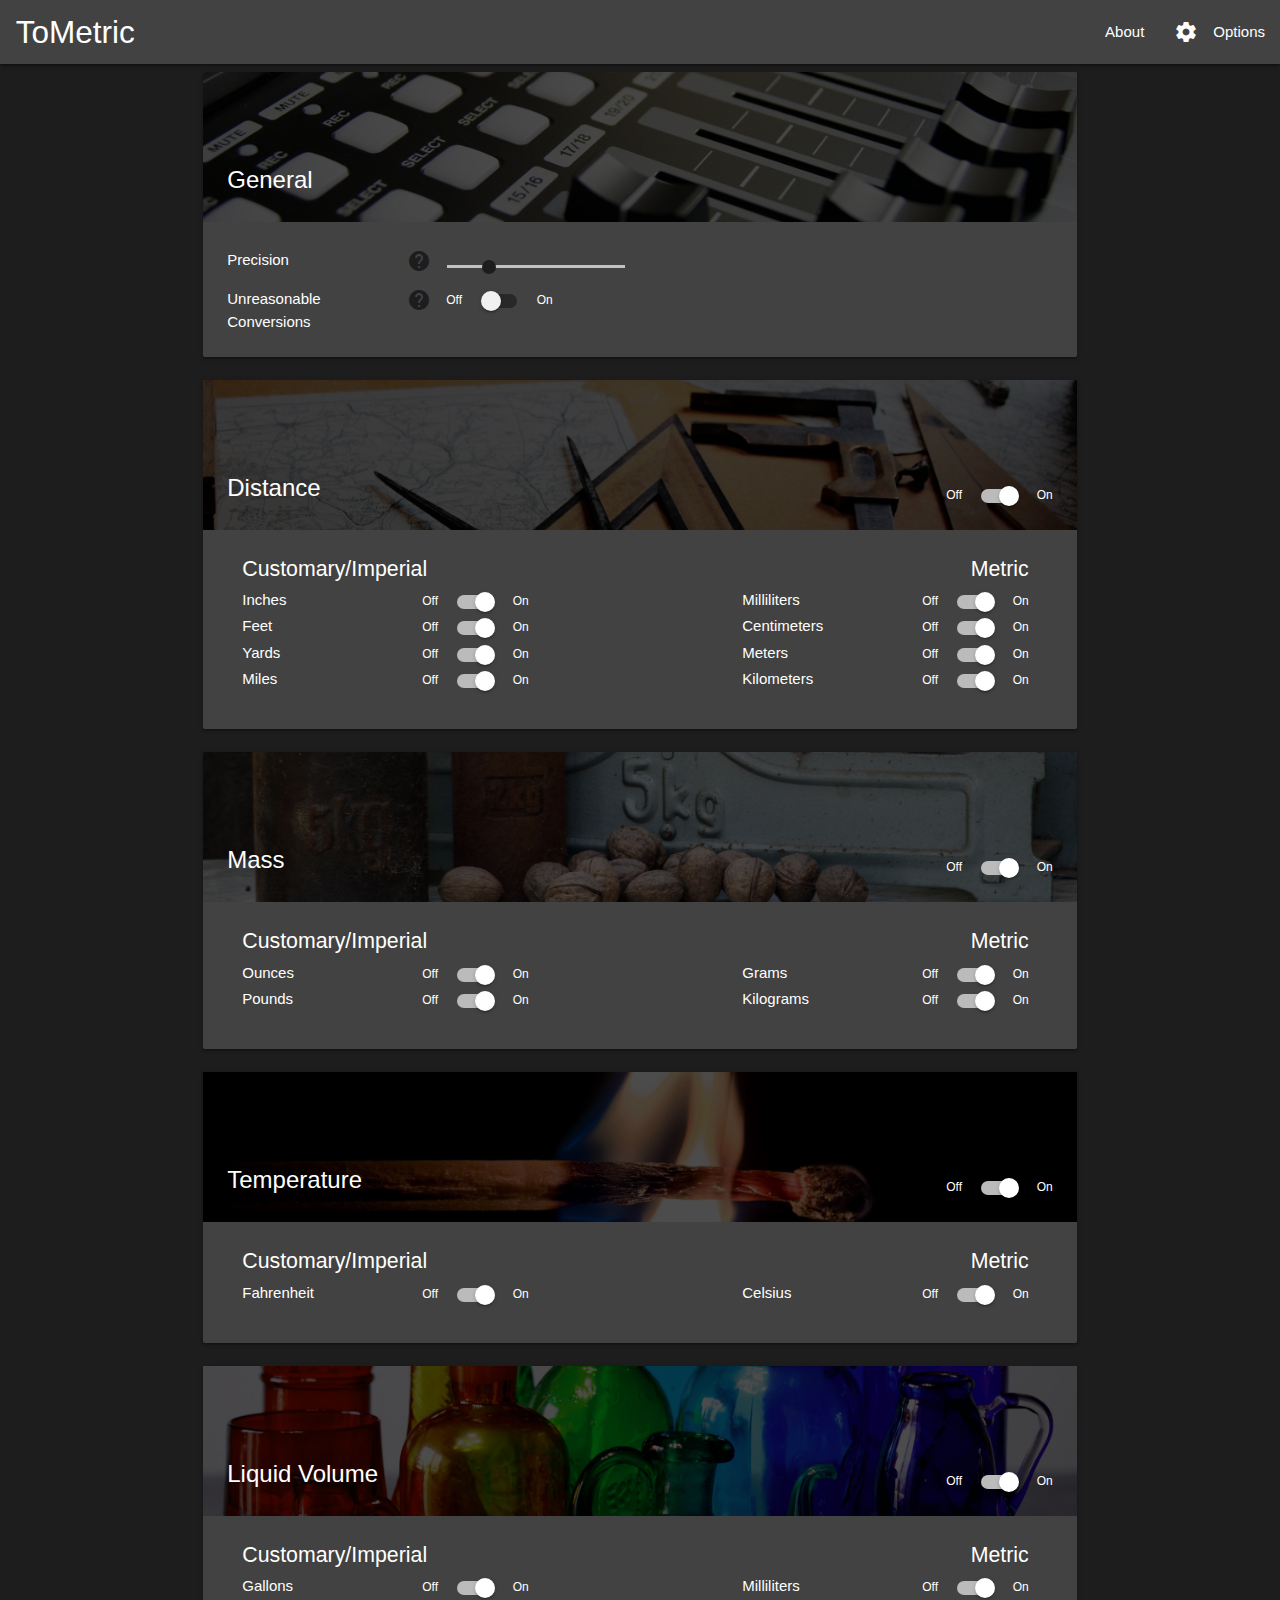
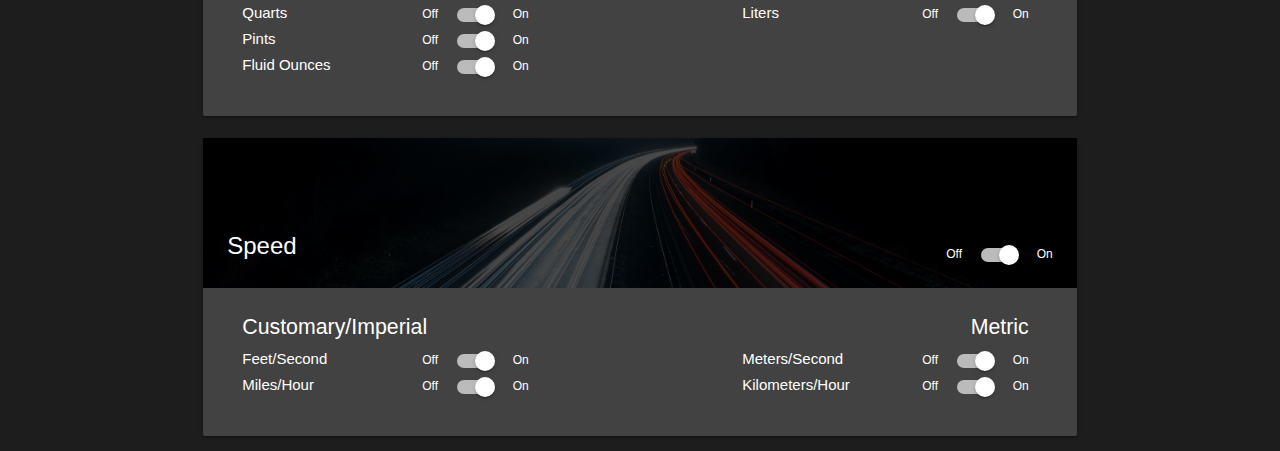
==== commit 5e55d92f: "fixed about not working in both pages, fixed tabbing in part" ====
--- a/options.html
+++ b/options.html
@@ -1,72 +1,73 @@
 <!DOCTYPE html>
 <html>
-    <head>
-        <title>Options</title>
-        <link rel="stylesheet" href="css/materialize.min.css">
-        <link rel="stylesheet" href="css/theme.css">
-        <link rel="stylesheet" href="css/options.css">
-		<script src="js/materialize.min.js"></script>
-        <script src="js/lodash.min.js"></script>
-        <script src="js/vue.js"></script>
-    </head>
-    <body>
-        <div id="navBar">
-            <site-nav></site-nav>
+  <head>
+      <title>Options</title>
+      <link rel="stylesheet" href="css/materialize.min.css">
+      <link rel="stylesheet" href="css/theme.css">
+      <link rel="stylesheet" href="css/options.css">
+  <script src="js/materialize.min.js"></script>
+      <script src="js/lodash.min.js"></script>
+      <script src="js/vue.js"></script>
+  </head>
+  <body>
+    <div id="options">
+      <div id="navBar">
+        <site-nav></site-nav>
+      </div>
+      <div class="container">
+        <div class="row">
+          <div class="col s12">
+            <div id="general-options" class="card grey darken-3">
+              <div class="card-image">
+                <img src="img/general.jpeg" alt="general options background">
+                <span class="card-title">General</span>
+              </div>
+              <div class="card-content">
+                <div class="flex">
+                  <p class="white-text">Precision</p>
+                  <label class="help">
+                    <i class="material-icons left tooltipped" data-position="top" data-tooltip="Acceptable amount of error(percentage)">help</i>
+                  </label>
+                  <p class="range-field">
+                    <input type="range" min="1" max="20" v-model="options.general.precision"/>
+                  </p>
+                </div>
+                <div class="flex">
+                  <p class="white-text">Unreasonable Conversions</p>
+                  <label class="help">
+                    <i class="material-icons left tooltipped" data-position="bottom" data-tooltip="Enable to see conversions where the units are very different in scale(e.g. inches to kilometers)">help</i>
+                  </label>
+                  <div class="switch">
+                    <label class="white-text">
+                      Off
+                      <input type="checkbox" v-model="options.general.likeConversions">
+                      <span class="lever"></span>
+                      On
+                    </label>
+                  </div>
+                </div>
+              </div>
+            </div>
+          </div>
         </div>
-        <div id="options" class="container">
-            <div class="row">
-                <div class="col s12">
-                    <div id="general-options" class="card grey darken-3">
-                        <div class="card-image">
-                            <img src="img/general.jpeg" alt="general options background">
-                            <span class="card-title">General</span>
-                        </div>
-                        <div class="card-content">
-                            <div class="flex">
-                                <p class="white-text">Precision</p>
-                                <label class="help">
-                                    <i class="material-icons left tooltipped" data-position="top" data-tooltip="Acceptable amount of error(percentage)">help</i>
-                                </label>
-                                <p class="range-field">
-                                    <input type="range" min="1" max="20" v-model="options.general.precision"/>
-                                </p>
-                            </div>
-                            <div class="flex">
-                                <p class="white-text">Unreasonable Conversions</p>
-                                <label class="help">
-                                    <i class="material-icons left tooltipped" data-position="bottom" data-tooltip="Enable to see conversions where the units are very different in scale(e.g. inches to kilometers)">help</i>
-                                </label>
-                                    
-                                <div class="switch">
-                                    <label class="white-text">
-                                        Off
-                                        <input type="checkbox" v-model="options.general.likeConversions">
-                                        <span class="lever"></span>
-                                        On
-                                    </label>
-                                </div>
-                            </div>
-                        </div>
-                    </div>
-                </div>
-            </div>
-            <measurement-type-options
-                v-bind.sync="options.measurements.distance"
-            ></measurement-type-options>
-            <measurement-type-options
-                v-bind.sync="options.measurements.mass"
-            ></measurement-type-options>
-            <measurement-type-options
-                v-bind.sync="options.measurements.temperature"
-            ></measurement-type-options>
-            <measurement-type-options
-                v-bind.sync="options.measurements.liquidVolume"
-            ></measurement-type-options>
-            <measurement-type-options
-                v-bind.sync="options.measurements.speed"
-            ></measurement-type-options>
-        </div>
-        <script src="js/nav.js"></script>
-        <script src="js/options.js"></script>
-    </body>
+        <measurement-type-options
+            v-bind.sync="options.measurements.distance"
+        ></measurement-type-options>
+        <measurement-type-options
+            v-bind.sync="options.measurements.mass"
+        ></measurement-type-options>
+        <measurement-type-options
+            v-bind.sync="options.measurements.temperature"
+        ></measurement-type-options>
+        <measurement-type-options
+            v-bind.sync="options.measurements.liquidVolume"
+        ></measurement-type-options>
+        <measurement-type-options
+            v-bind.sync="options.measurements.speed"
+        ></measurement-type-options>
+      </div>
+    </div>
+    <script src="js/nav.js"></script>
+    <script src="js/options.js"></script>
+  </body>
 </html>
--- a/css/theme.css
+++ b/css/theme.css
@@ -55,6 +55,10 @@
     -moz-osx-font-smoothing: grayscale;
 }
 
+#about-modal img{
+    width: 100%;
+}
+
 #nav .brand-logo{
     margin-left: .5em;
-}+}
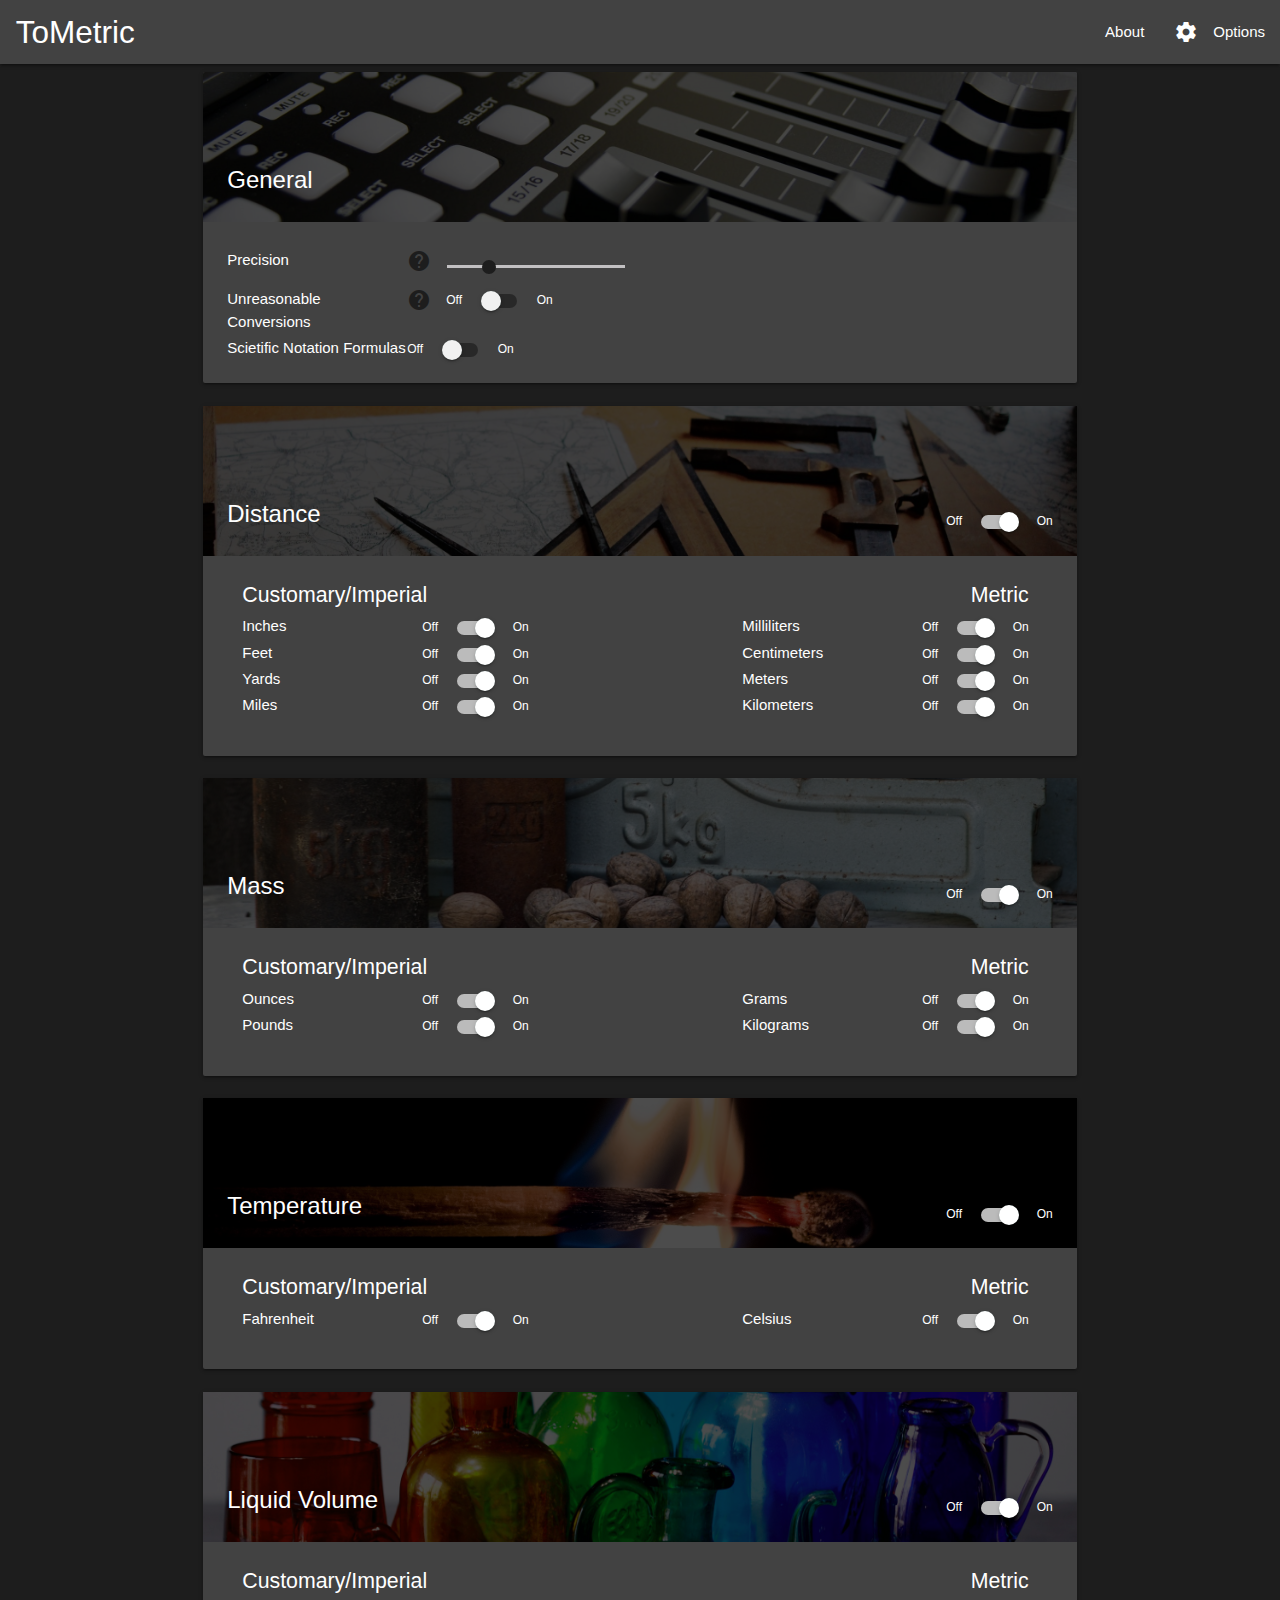
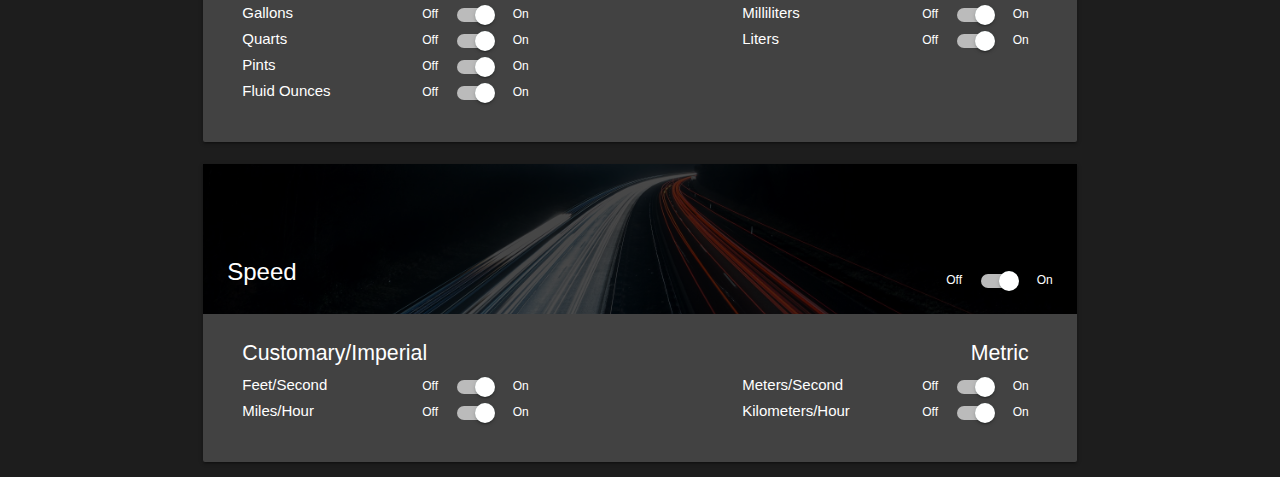
==== commit 3045fada: "added scientific notation format to options" ====
--- a/options.html
+++ b/options.html
@@ -46,6 +46,17 @@
                     </label>
                   </div>
                 </div>
+                <div class="flex">
+                  <p class="white-text">Scietific Notation Formulas</p>
+                  <div class="switch">
+                    <label class="white-text">
+                      Off
+                      <input type="checkbox" v-model="options.general.scientific">
+                      <span class="lever"></span>
+                      On
+                    </label>
+                  </div>
+                </div>
               </div>
             </div>
           </div>
